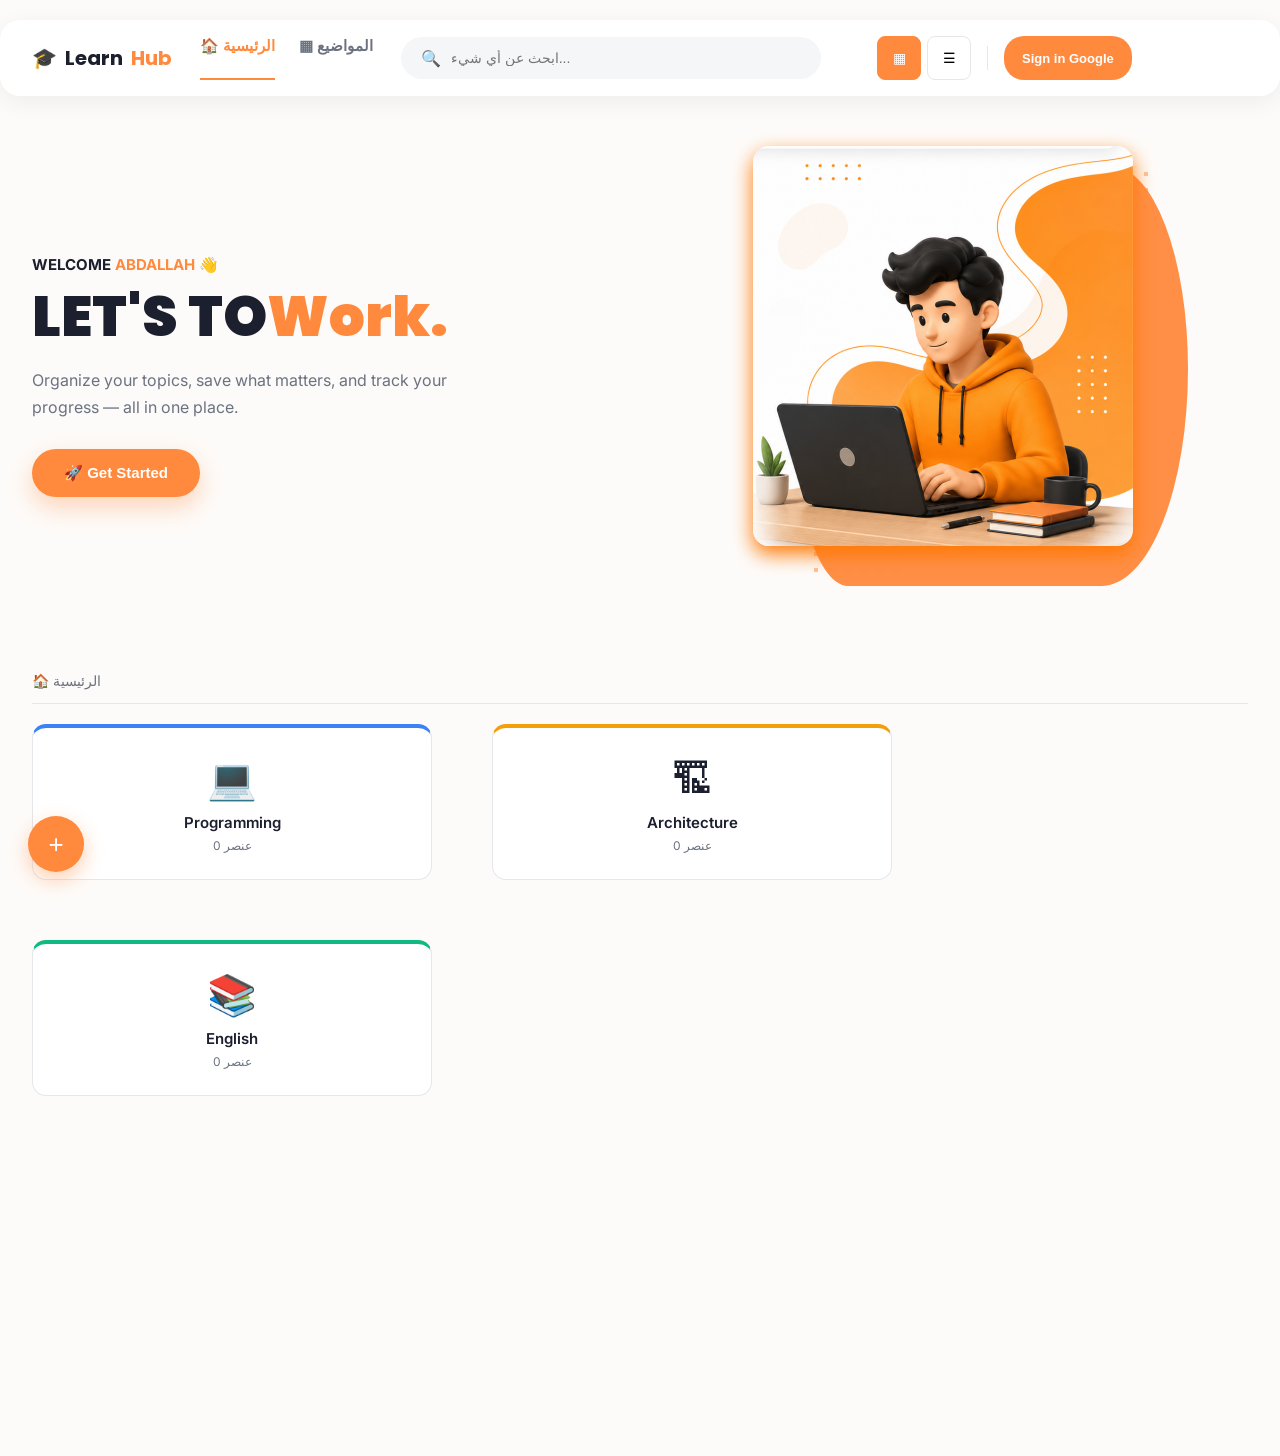
==== index.html @ 210358d7 "Add files via upload" ====
<!DOCTYPE html>
<html lang="ar" dir="ltr">
<head>
    <meta charset="UTF-8">
    <meta name="viewport" content="width=device-width, initial-scale=1.0">
    <title>LearnHub</title>
    <meta name="description" content="LearnHub - منصتك الشخصية لتنظيم مواضيعك، ملفاتك، وملاحظاتك في مكان واحد.">
    <meta name="theme-color" content="#FF8A3D">
    <link rel="icon" type="image/x-icon" href="favicon.ico.png">
    <link rel="shortcut icon" href="favicon.ico">
    <link rel="preconnect" href="https://fonts.googleapis.com">
    <link rel="preconnect" href="https://fonts.gstatic.com" crossorigin>
    <link href="https://fonts.googleapis.com/css2?family=Inter:wght@400;500;600;700&family=Poppins:wght@600;700;800;900&display=swap" rel="stylesheet">
    <link rel="stylesheet" href="style.css">
</head>
<body>

  <!-- ===== Navbar موحّد - ظاهر دايمًا في كل الصفحات ===== -->
  <nav class="navbar container">
    <div class="logo"><span class="cap">🎓</span>Learn<span class="hub">Hub</span></div>
    <div class="nav-links">
  <a href="#" class="active" id="homeLink">🏠 الرئيسية</a>
  <a href="#">▦ المواضيع</a>
    </div>
    <div class="search">
      <span>🔍</span>
      <input type="text" id="searchInput" placeholder="ابحث عن أي شيء...">
    </div>
    <div> </div>
    <div class="nav-right">
      <div class="view-toggle">
        <button id="gridBtn" class="active">▦</button>
        <button id="listBtn">☰</button>
      </div>
      <span class="divider"></span>
      <div id="authArea" class="auth-area">
  <button id="loginBtn" class="btn-login" > Sign in   Google  </button>

  <div id="userInfo" class="user-info hidden">
    <img id="userPhoto" class="user-photo" src="" alt="">
    <span id="userName" class="user-name"></span>
    <button id="logoutBtn" class="btn-logout" title="تسجيل الخروج">⏻</button>
  </div>
</div>
    </div>
  </nav>

  <!-- ===== Hero - يظهر بس في الرئيسية ===== -->
  <section class="hero container" id="heroSection">
    <div class="hero-text">
      <p class="welcome">   WELCOME   <span class="name">ABDALLAH </span> 👋</p>
      <h1 class="headline">   LET'S TO<span class="accent">Work.</span></h1>
      <p class="subtitle"> Organize your topics, save what matters, and track your progress — all in one place.</p>
      <div class="cta-row">
        <button class="btn-primary" id="getStartedBtn">🚀 Get Started</button>
      </div>
    </div>

    <div class="hero-art">
      <div class="blob"></div>
      <div class="dots dots-top"></div>
      <div class="dots dots-bottom"></div>
      <div class="character-slot">
        <img src="hero-character.png" alt="Character" onerror="this.style.display='none'; this.nextElementSibling.style.display='flex';">
        <div class="character-placeholder" style="display:none;">
          حط صورة الكاركتر هنا<br>باسم: hero-character.png
        </div>
      </div>
    </div>
  </section>

  <!-- ===== منطقة المحتوى - نفس الحاوية بنفس المسافات دايمًا ===== -->
  <div class="container app-area">
    <div class="breadcrumb" id="breadcrumb"></div>
    <main id="mainArea" class="grid-view"></main>
  </div>

  <!-- مساحة فاضية ثابتة آخر الصفحة -->
  <div class="page-end-spacer"></div>

  <button id="addBtn" class="fab">+</button>

  <!-- قائمة اضافة عنصر -->
  <div id="addMenu" class="popup-menu hidden">
    <button data-type="folder">📂 مجلد جديد</button>
    <button data-type="file">📄 ملف / PDF</button>
    <button data-type="video">🎥 فيديو</button>
    <button data-type="link">🔗 رابط</button>
    <button data-type="note">📝 ملاحظة</button>
  </div>

<div id="topicModal" class="modal hidden">
  <div class="modal-box">
    <h3>موضوع جديد</h3>
    <input type="text" id="topicNameInput" placeholder="اسم الموضوع">

    <p class="modal-label">اختر أيقونة مناسبة</p>
    <div class="icon-picker">
      <span data-icon="💻" class="selected">💻</span>
      <span data-icon="🏗">🏗</span>
      <span data-icon="📚">📚</span>
      <span data-icon="🎨">🎨</span>
      <span data-icon="🧠">🧠</span>
      <span data-icon="📈">📈</span>
      <span data-icon="🌐">🌐</span>
      <span data-icon="🔬">🔬</span>
      <span data-icon="⚖️">⚖️</span>
      <span data-icon="🎵">🎵</span>
      <span data-icon="📷">📷</span>
      <span data-icon="📁">📁</span>
    </div>

    <p class="modal-label">اختر لون</p>
    <div class="color-picker">
      <span data-color="#FF8A3D" style="background:#FF8A3D"></span>
      <span data-color="#3b82f6" style="background:#3b82f6"></span>
      <span data-color="#10b981" style="background:#10b981"></span>
      <span data-color="#ef4444" style="background:#ef4444"></span>
      <span data-color="#8b5cf6" style="background:#8b5cf6"></span>
    </div>
    <div class="modal-actions">
      <button id="topicCancel">إلغاء</button>
      <button id="topicSave">إنشاء</button>
    </div>
  </div>
</div>
<div id="itemModal" class="modal hidden">

  <div class="modal-box">
    <h3 id="itemModalTitle">عنصر جديد</h3>
    <input type="text" id="itemNameInput" placeholder="الاسم">
    <input type="text" id="itemLinkInput" placeholder="رابط (اختياري)" class="hidden">

  <div id="fileInputWrapper" class="hidden">
  <label for="itemFileInput" class="file-drop-label">
    📁 اضغط هنا لاختيار ملف من جهازك
  </label>
  <input type="file" id="itemFileInput">
  <p id="fileNamePreview" class="file-name-preview"></p>

  <div id="uploadProgressWrapper" class="upload-progress-wrapper hidden">
    <div id="uploadProgressBar" class="upload-progress-bar"></div>
  </div>
  <p id="uploadProgressText" class="upload-progress-text"></p>
</div>

    <div class="modal-actions">
      <button id="itemCancel">إلغاء</button>
      <button id="itemSave">إضافة</button>
    </div>
  </div>
</div>
 
 <div id="contextMenu" class="popup-menu hidden">
  <button id="ctxRename">✏️ إعادة تسمية</button>
  <button id="ctxDuplicate">📑 تكرار</button>
  <button id="ctxFavorite">⭐ تفضيل</button>
  <button id="ctxDelete" class="danger">🗑 حذف</button>
</div>

<!-- نافذة معاينة الملفات -->
<div id="previewModal" class="preview-modal hidden">
  <div class="preview-header">
    <span id="previewTitle" class="preview-title"></span>
   <div class="preview-actions">
  <button id="previewOpenBtn" class="preview-btn">⤢ فتح كامل</button>
  <button id="previewDownloadBtn" class="preview-btn">⬇ تحميل</button>
  <button id="previewCloseBtn" class="preview-btn">✕ إغلاق</button>
</div>
  </div>
  <div id="previewBody" class="preview-body"></div>
</div>

<script type="module" src="firebase-init.js"></script>
<script src="cloudinary-init.js"></script>
<script src="script.js" defer></script>
 
</body>
</html>
---- style.css ----
:root{
  --orange:#FF8A3D;
  --orange-dark:#F27620;
  --navy:#1B1F2E;
  --gray:#6B7280;
  --border:#E5E7EB;
  --card:#FFFFFF;
  --bg:#FDFBF9;
  --danger:#ef4444;
}

*{box-sizing:border-box; margin:0; padding:0;}

html {
  -webkit-text-size-adjust: 100%;
  -ms-text-size-adjust: 100%;
  text-size-adjust: 100%;
  touch-action: manipulation;
  scroll-behavior: smooth;
}

body{
  font-family:'Inter', sans-serif;
  background:var(--bg);
  color:var(--navy);
  overflow-x: hidden;
  -webkit-overflow-scrolling: touch;
}

/* Prevent zoom on input focus (iOS Safari) */
input, textarea, select {
  font-size: 16px;
}

/* Better tap targets on mobile */
button, a, [role="button"] {
  min-height: 44px;
  min-width: 44px;
}

/* Remove tap highlight on mobile */
* {
  -webkit-tap-highlight-color: transparent;
}

/* ===== حاوية موحدة لكل الصفحة ===== */
.container{
  max-width:1400px;
  margin:0 auto;
  padding:0 32px;
}

/* ===== NAVBAR ===== */
.navbar{
  display:flex; align-items:center; gap:28px;
  background:#fff;
  padding:16px 32px;
  border-radius:20px;
  margin-top:20px;
  box-shadow:0 6px 24px rgba(20,20,43,0.06);
  max-width:1400px;
}
.logo{
  display:flex; align-items:center; gap:8px;
  font-family:'Poppins', sans-serif; font-size:20px; font-weight:700;
  white-space:nowrap;
}
.logo .hub{color:var(--orange);}
.nav-links{display:flex; gap:24px; flex-shrink:0;}
.nav-links a{
  text-decoration:none; font-size:15px; font-weight:600; color:var(--gray);
  padding-bottom:6px; border-bottom:2.5px solid transparent;
}
.nav-links a.active{color:var(--orange); border-bottom-color:var(--orange);}

.search{
  flex:1; display:flex; align-items:center; gap:10px;
  background:#F5F6F8; border-radius:24px; padding:11px 20px; max-width:420px;
}
.search input{border:none; background:transparent; outline:none; width:100%; font-size:14px;}

.nav-right{display:flex; align-items:center; gap:16px; flex-shrink:0;}
.view-toggle{display:flex; gap:6px;}
.view-toggle button{
  border:1px solid var(--border); background:#fff; padding:6px 10px;
  cursor:pointer; border-radius:8px; font-size:14px;
}
.view-toggle button.active{background:var(--orange); color:#fff; border-color:var(--orange);}
.divider{width:1px; height:24px; background:var(--border);}
.avatar{
  width:36px; height:36px; border-radius:50%; background:var(--orange); color:#fff;
  display:flex; align-items:center; justify-content:center; font-size:16px; cursor:pointer;
}

/* ===== HERO ===== */
.hero{
  position:relative; display:flex; align-items:center; justify-content:space-between;
  padding:70px 32px 60px; overflow:visible; min-height:480px;
}
.hero.hidden{display:none;}
.hero-text{max-width:520px; z-index:2;}
.welcome{font-size:15px; font-weight:700; margin-bottom:14px;}
.welcome .name{color:var(--orange);}
.headline{
  font-family:'Poppins', sans-serif; font-weight:900; font-size:56px;
  line-height:1.05; margin-bottom:20px;
}
.headline .accent{color:var(--orange);}
.subtitle{color:var(--gray); font-size:16px; line-height:1.7; max-width:420px; margin-bottom:28px;}
.btn-primary{
  background:var(--orange); color:#fff; border:none; font-weight:700; font-size:15px;
  padding:15px 32px; border-radius:30px; cursor:pointer;
  box-shadow:0 10px 24px rgba(255,138,61,.35);
}
.btn-primary:hover{background:var(--orange-dark);}

.hero-art{position:relative; width:420px; height:420px; flex-shrink:0;}
.blob{
  position:absolute; top:0px; left:-40px; width:400px; height:420px;
  background:var(--orange); opacity:.95;
  border-radius:142% 58% 65% 45% / 145% 145% 155% 155%; z-index:0;
}
.dots{
  position:absolute; background-image:radial-gradient(var(--orange) 2.2px, transparent 2.2px);
  background-size:16px 16px; opacity:.5; z-index:1;
}
.dots-top{width:90px; height:56px; top:0; right:100px;}
.dots-bottom{width:90px; height:110px; bottom:10px; left:-20px;}
.character-slot{
  position:relative; z-index:2; width:380px; height:380px; margin:auto;
  display:flex; align-items:flex-end; justify-content:center;
}
.character-slot img{
  width:100%; height:auto; object-fit:contain;   
  border-radius:16px; box-shadow:0 8px 20px rgba(255, 119, 0, 0.992); margin-right:190px;
}
.character-placeholder{
  width:100%; height:100%; border:2px dashed #D1D5DB; border-radius:16px;
  display:flex; align-items:center; justify-content:center;
  color:#9AA0AC; font-size:13px; text-align:center; padding:20px;
  background:rgba(255,255,255,.5);
}

/* ===== APP AREA ===== */
.app-area{padding-top:12px;}
.breadcrumb{
  padding:14px 0; font-size:14px; color:var(--gray);
  border-bottom:1px solid var(--border); margin-bottom:20px;
}
.breadcrumb span{cursor:pointer;}
.breadcrumb span:hover{color:var(--orange); text-decoration:underline;}

#mainArea.grid-view{
  display:grid; grid-template-columns:repeat(auto-fill,minmax(230px,400px)); gap:60px;
  min-height:300px;  
}
#mainArea.list-view{display:flex; flex-direction:column; gap:12px; min-height:200px;}
#mainArea.list-view .item-card{
  display:flex; align-items:center; gap:12px; padding:20px 16px; text-align:right;
}

.item-card{
  background:var(--card); border:1px solid var(--border); border-radius:14px;
  padding:26px 16px; text-align:center; cursor:pointer; user-select:none;
  transition:.15s;
  position: relative;
}
.item-card:hover{border-color:var(--orange); transform:translateY(-2px); box-shadow:0 8px 20px rgba(0,0,0,.06);}
.item-card .icon{font-size:40px; display:block; margin-bottom:10px;}
.item-card .name{font-size:15px; font-weight:600; word-break:break-word;}
.item-card .meta{font-size:12px; color:var(--gray); margin-top:6px;}
.item-card.drag-over{outline:2px dashed var(--orange);}
.topic-card{border-top:4px solid var(--orange);}

/* ===== DOWNLOAD BUTTON ===== */
.download-icon-btn{
  position:absolute; top:8px; left:8px;
  width:28px; height:28px; border-radius:50%;
  background:#fff; border:1px solid var(--border);
  font-size:13px; cursor:pointer; z-index:5;
  display:flex; align-items:center; justify-content:center;
  opacity:0; transition:.15s;
}
.item-card:hover .download-icon-btn{ opacity:1; }
.download-icon-btn:hover{ background:var(--orange); color:#fff; border-color:var(--orange); } 

/* ===== CARD MEDIA ===== */
.card-media{
  width:100%; height:120px; border-radius:10px; overflow:hidden;
  margin-bottom:10px; background:var(--bg);
}
.card-media img, .card-media video{
  width:100%; height:100%; object-fit:cover;
}

/* ===== PAGE END SPACER ===== */
.page-end-spacer{
  height:40vh;
  min-height:60px;
}

/* ===== FAB ===== */
.fab{
  position:fixed; bottom:28px; left:28px; width:56px; height:56px; border-radius:50%;
  background:var(--orange); color:#fff; font-size:26px; border:none; cursor:pointer;
  box-shadow:0 8px 20px rgba(255,138,61,.4); z-index:50;
}

/* ===== FILE DROP ===== */
.file-drop-label{
  display:block; text-align:center; padding:18px;
  border:2px dashed var(--border); border-radius:12px;
  cursor:pointer; color:var(--gray); font-size:14px; margin-bottom:10px;
  transition:.15s;
}
.file-drop-label:hover{border-color:var(--orange); color:var(--orange);}
#itemFileInput{display:none;}
.file-name-preview{
  font-size:13px; color:var(--navy); font-weight:600; margin-bottom:10px; text-align:center;
}

/* ===== POPUP MENU ===== */
.popup-menu{
  position:fixed; background:var(--card); border:1px solid var(--border); border-radius:12px;
  box-shadow:0 8px 24px rgba(0,0,0,.15); display:flex; flex-direction:column;
  min-width:190px; z-index:100; overflow:hidden;
}
.popup-menu button{border:none; background:none; padding:11px 16px; text-align:right; cursor:pointer; font-size:14px;}
.popup-menu button:hover{background:#F5F6F8;}
.popup-menu button.danger{color:var(--danger);}

/* ===== MODALS ===== */
.modal{
  position:fixed; inset:0; background:rgba(0,0,0,.4);
  display:flex; align-items:center; justify-content:center; z-index:200;
}
.modal-box{background:var(--card); padding:26px; border-radius:16px; width:320px; max-width: 90%;}
.modal-box h3{margin-bottom:16px; font-family:'Poppins',sans-serif;}
.modal-box input{
  width:100%; padding:10px 12px; margin-bottom:12px;
  border:1px solid var(--border); border-radius:10px;
}
.color-picker{display:flex; gap:10px; margin-bottom:16px;}
.color-picker span{width:26px; height:26px; border-radius:50%; cursor:pointer; display:inline-block; border:2px solid transparent;}
.color-picker span.selected{border-color:var(--navy);}
.modal-actions{display:flex; justify-content:flex-end; gap:10px;}
.modal-actions button{padding:9px 18px; border-radius:10px; border:1px solid var(--border); background:#F5F6F8; cursor:pointer;}
#topicSave, #itemSave{background:var(--orange); color:#fff; border-color:var(--orange);}

/* ===== PREVIEW MODAL ===== */
.preview-modal{
  position:fixed; inset:0; background:rgba(15,15,20,.92);
  z-index:300; display:flex; flex-direction:column;
}
.preview-header{
  display:flex; align-items:center; justify-content:space-between;
  padding:16px 24px; background:rgba(255,255,255,.05);
  flex-wrap: wrap;
  gap: 10px;
}
.preview-title{color:#fff; font-weight:600; font-size:15px;}
.preview-actions{display:flex; gap:10px;}
.preview-btn{
  background:var(--orange); color:#fff; border:none;
  padding:8px 16px; border-radius:20px; cursor:pointer; font-size:13px; font-weight:600;
}
.preview-btn:hover{background:var(--orange-dark);}
.preview-body{
  flex:1; display:flex; align-items:center; justify-content:center;
  overflow:auto; padding:20px;
}
.preview-body img{ max-width:90%; max-height:85vh; border-radius:8px; }
.preview-body iframe{ width:90%; height:85vh; border:none; border-radius:8px; background:#fff; }
.preview-body video{ max-width:90%; max-height:85vh; border-radius:8px; }

/* ===== MODAL LABELS ===== */
.modal-label{
  font-size:13px; color:var(--gray); margin-bottom:8px; margin-top:4px;
}
.icon-picker{
  display:flex; flex-wrap:wrap; gap:8px; margin-bottom:16px;
}
.icon-picker span{
  width:36px; height:36px; border-radius:10px;
  display:flex; align-items:center; justify-content:center;
  font-size:18px; cursor:pointer; border:2px solid var(--border);
  background:#F5F6F8; transition:.15s;
}
.icon-picker span:hover{border-color:var(--orange);}
.icon-picker span.selected{border-color:var(--orange); background:#FFF3E9;}

.hidden{display:none !important;}

/* ===== AUTH ===== */
.auth-area{display:flex; align-items:center;}
.btn-login{
  background:var(--orange); color:#fff; border:none;
  padding:9px 18px; border-radius:20px; font-size:13px; font-weight:600;
  cursor:pointer; white-space:nowrap;
}
.btn-login:hover{background:var(--orange-dark);}

.user-info{display:flex; align-items:center; gap:8px;}
.user-photo{
  width:34px; height:34px; border-radius:50%; object-fit:cover;
  border:2px solid var(--orange);
}
.user-name{font-size:14px; font-weight:600; color:var(--navy); white-space:nowrap;}
.btn-logout{
  background:none; border:1px solid var(--border); border-radius:50%;
  width:30px; height:30px; cursor:pointer; font-size:14px; color:var(--gray);
}
.btn-logout:hover{border-color:var(--danger); color:var(--danger);}

/* ===== UPLOAD PROGRESS ===== */
.upload-progress-wrapper{
  width:100%; height:8px; background:#F0F0F0; border-radius:10px;
  overflow:hidden; margin-top:8px;
}
.upload-progress-bar{
  height:100%; width:0%; background:var(--orange); transition:width .2s;
}
.upload-progress-text{
  font-size:12px; color:var(--gray); text-align:center; margin-top:6px;
}

/* ============================================
   TABLET (max-width: 1024px)
   ============================================ */
@media (max-width: 1024px) {
  .container {
    padding: 0 24px;
  }

  .navbar {
    padding: 14px 24px;
    gap: 20px;
  }

  .hero {
    padding: 50px 24px 40px;
  }

  .headline {
    font-size: 42px;
  }

  .hero-art {
    width: 340px;
    height: 340px;
  }

  .blob {
    width: 320px;
    height: 340px;
  }

  .character-slot {
    width: 300px;
    height: 300px;
  }

  #mainArea.grid-view {
    grid-template-columns: repeat(auto-fill, minmax(200px, 1fr));
    gap: 20px;
  }
}

/* ============================================
   MOBILE (max-width: 768px)
   ============================================ */
@media (max-width: 768px) {

  .container {
    padding: 0 16px !important;
    max-width: 100% !important;
  }

  /* ===== NAVBAR ===== */
  .navbar {
    flex-wrap: nowrap !important;
    gap: 8px !important;
    padding: 10px 14px !important;
    margin-top: 8px !important;
    border-radius: 14px !important;
    overflow: hidden;
  }

  .logo {
    font-size: 15px !important;
    gap: 4px !important;
  }

  .logo .cap {
    font-size: 16px !important;
  }

  .nav-links {
    display: none !important;
  }

  .search {
    flex: 1 !important;
    padding: 8px 12px !important;
    max-width: 140px !important;
    min-width: 90px !important;
    order: 0 !important;
    border-radius: 20px !important;
  }

  .search input {
    font-size: 14px !important;
  }

  .search span {
    font-size: 14px !important;
  }

  .nav-right {
    gap: 6px !important;
  }

  .view-toggle {
    display: none !important;
  }

  .divider {
    display: none !important;
  }

  .btn-login {
    padding: 6px 12px !important;
    font-size: 11px !important;
    border-radius: 16px !important;
  }

  .user-info {
    gap: 4px !important;
  }

  .user-photo {
    width: 28px !important;
    height: 28px !important;
  }

  .user-name {
    display: none !important;
  }

  .btn-logout {
    width: 26px !important;
    height: 26px !important;
    font-size: 12px !important;
  }

  /* ===== HERO ===== */
  .hero {
    flex-direction: column !important;
    text-align: center !important;
    padding: 24px 16px 32px !important;
    min-height: auto !important;
  }

  .hero-text {
    max-width: 100% !important;
    order: 2 !important;
  }

  .welcome {
    font-size: 13px !important;
    margin-bottom: 8px !important;
  }

  .headline {
    font-size: 30px !important;
    line-height: 1.1 !important;
    margin-bottom: 10px !important;
  }

  .subtitle {
    font-size: 14px !important;
    max-width: 100% !important;
    margin-bottom: 16px !important;
  }

  .btn-primary {
    padding: 12px 24px !important;
    font-size: 14px !important;
  }

  .hero-art {
    width: 100% !important;
    height: 220px !important;
    order: 1 !important;
    margin-bottom: 16px !important;
  }

  .blob {
    width: 200px !important;
    height: 200px !important;
    left: 50% !important;
    top: 50% !important;
    transform: translate(-50%, -50%) !important;
  }

  .dots-top {
    width: 50px !important;
    height: 36px !important;
    right: 20px !important;
    top: 10px !important;
  }

  .dots-bottom {
    width: 50px !important;
    height: 70px !important;
    left: 10px !important;
    bottom: 10px !important;
  }

  .character-slot {
    width: 180px !important;
    height: 180px !important;
  }

  .character-slot img {
    width: 100% !important;
    margin: 0 auto !important;
    border-radius: 12px !important;
    box-shadow: 0 4px 12px rgba(255, 119, 0, 0.5) !important;
  }

  /* ===== APP AREA ===== */
  .app-area {
    padding-top: 8px !important;
  }

  .breadcrumb {
    padding: 10px 0 !important;
    font-size: 13px !important;
    margin-bottom: 12px !important;
  }

  /* ===== GRID ===== */
  #mainArea.grid-view {
    grid-template-columns: repeat(2, 1fr) !important;
    gap: 12px !important;
    min-height: 200px !important;
  }

  /* ===== LIST ===== */
  #mainArea.list-view {
    gap: 10px !important;
  }

  #mainArea.list-view .item-card {
    padding: 14px 12px !important;
    gap: 10px !important;
  }

  /* ===== ITEM CARDS ===== */
  .item-card {
    padding: 16px 10px !important;
    border-radius: 12px !important;
  }

  .item-card .icon {
    font-size: 28px !important;
    margin-bottom: 6px !important;
  }

  .item-card .name {
    font-size: 13px !important;
  }

  .item-card .meta {
    font-size: 11px !important;
    margin-top: 4px !important;
  }

  .topic-card {
    border-top-width: 3px !important;
  }

  .download-icon-btn {
    width: 24px !important;
    height: 24px !important;
    font-size: 11px !important;
    top: 6px !important;
    left: 6px !important;
    opacity: 1 !important;
  }

  .card-media {
    height: 80px !important;
    margin-bottom: 6px !important;
  }

  /* ===== FAB ===== */
  .fab {
    width: 50px !important;
    height: 50px !important;
    font-size: 22px !important;
    bottom: 20px !important;
    left: 20px !important;
  }

  /* ===== POPUP MENU ===== */
  .popup-menu {
    min-width: 160px !important;
    border-radius: 10px !important;
  }

  .popup-menu button {
    padding: 10px 14px !important;
    font-size: 13px !important;
  }

  /* ===== MODALS ===== */
  .modal-box {
    width: 92% !important;
    max-width: 320px !important;
    padding: 20px !important;
    border-radius: 14px !important;
  }

  .modal-box h3 {
    font-size: 18px !important;
    margin-bottom: 12px !important;
  }

  .modal-box input {
    padding: 10px 12px !important;
    font-size: 16px !important;
    margin-bottom: 10px !important;
  }

  .color-picker span {
    width: 24px !important;
    height: 24px !important;
  }

  .icon-picker span {
    width: 32px !important;
    height: 32px !important;
    font-size: 16px !important;
  }

  .modal-actions button {
    padding: 8px 16px !important;
    font-size: 13px !important;
  }

  .file-drop-label {
    padding: 14px !important;
    font-size: 13px !important;
  }

  .file-name-preview {
    font-size: 12px !important;
  }

  /* ===== PREVIEW MODAL ===== */
  .preview-header {
    padding: 12px 16px !important;
  }

  .preview-title {
    font-size: 14px !important;
  }

  .preview-btn {
    padding: 6px 12px !important;
    font-size: 12px !important;
  }

  .preview-body {
    padding: 12px !important;
  }

  .preview-body img,
  .preview-body video {
    max-width: 100% !important;
    max-height: 70vh !important;
  }

  .preview-body iframe {
    width: 100% !important;
    height: 70vh !important;
  }

  /* ===== PAGE SPACER ===== */
  .page-end-spacer {
    height: 20vh !important;
    min-height: 40px !important;
  }

  /* ===== CONTEXT MENU ===== */
  #contextMenu {
    min-width: 150px !important;
  }

  #contextMenu button {
    padding: 10px 14px !important;
    font-size: 13px !important;
  }
}

/* ============================================
   SMALL PHONES (max-width: 380px)
   ============================================ */
@media (max-width: 380px) {

  .container {
    padding: 0 12px !important;
  }

  .navbar {
    padding: 8px 10px !important;
    gap: 4px !important;
    border-radius: 12px !important;
  }

  .logo {
    font-size: 13px !important;
  }

  .search {
    padding: 6px 8px !important;
    max-width: 100px !important;
    border-radius: 16px !important;
  }

  .search input {
    font-size: 12px !important;
  }

  .btn-login {
    padding: 5px 8px !important;
    font-size: 10px !important;
  }

  .headline {
    font-size: 24px !important;
  }

  .hero-art {
    height: 180px !important;
  }

  .blob {
    width: 160px !important;
    height: 160px !important;
  }

  .character-slot {
    width: 140px !important;
    height: 140px !important;
  }

  #mainArea.grid-view {
    grid-template-columns: repeat(2, 1fr) !important;
    gap: 8px !important;
  }

  .item-card {
    padding: 12px 6px !important;
    border-radius: 10px !important;
  }

  .item-card .icon {
    font-size: 22px !important;
  }

  .item-card .name {
    font-size: 11px !important;
  }

  .fab {
    width: 44px !important;
    height: 44px !important;
    font-size: 18px !important;
    bottom: 14px !important;
    left: 14px !important;
  }

  .modal-box {
    padding: 16px !important;
  }

  .modal-box h3 {
    font-size: 16px !important;
  }

  .icon-picker span {
    width: 28px !important;
    height: 28px !important;
    font-size: 14px !important;
  }
}

/* Fix for iOS Safari bottom bar */
@supports (-webkit-touch-callout: none) {
  .fab {
    bottom: 28px;
  }

  @media (max-width: 768px) {
    .fab {
      bottom: 24px !important;
      left: 24px !important;
    }
  }
}

/* Ensure images don't overflow */
img {
  max-width: 100%;
  height: auto;
}

/* Fix for modal scroll lock */
body.modal-open {
  overflow: hidden !important;
  position: fixed !important;
  width: 100% !important;
}
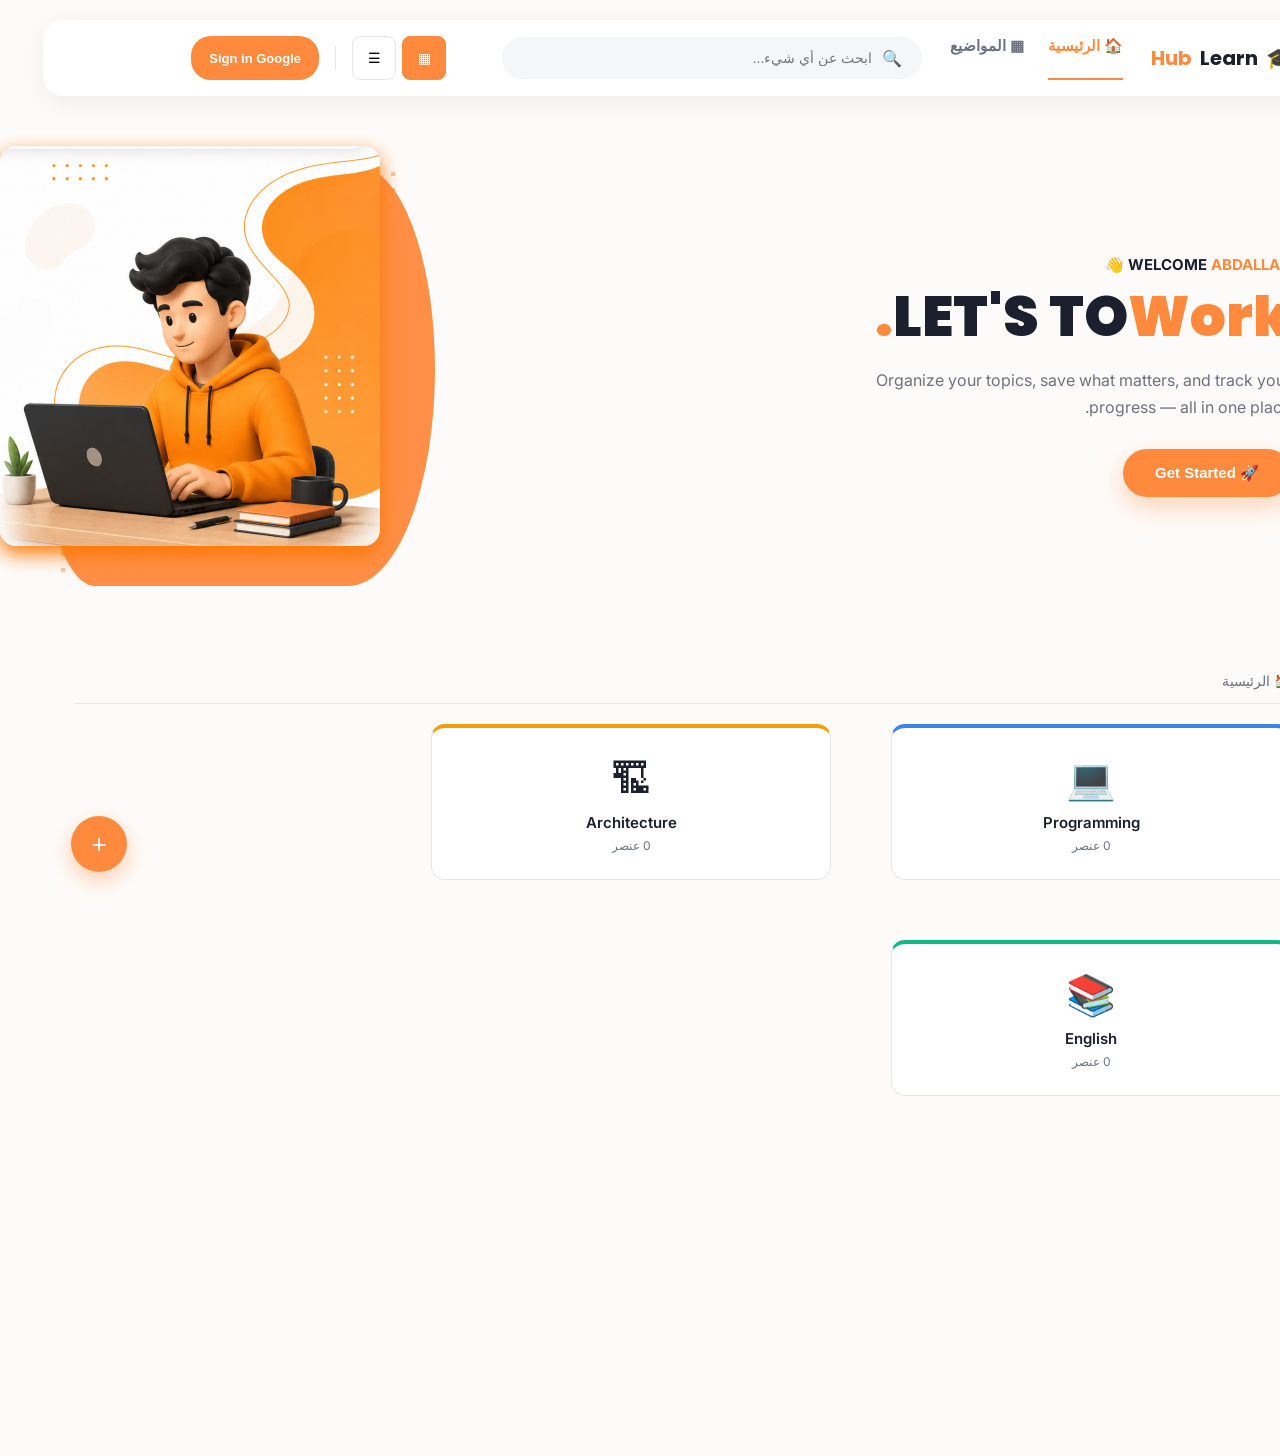
==== commit ad894b53: "Add files via upload" ====
--- a/index.html
+++ b/index.html
@@ -1,13 +1,29 @@
 <!DOCTYPE html>
-<html lang="ar" dir="ltr">
+<html lang="ar" dir="rtl">
 <head>
     <meta charset="UTF-8">
     <meta name="viewport" content="width=device-width, initial-scale=1.0">
-    <title>LearnHub</title>
-    <meta name="description" content="LearnHub - منصتك الشخصية لتنظيم مواضيعك، ملفاتك، وملاحظاتك في مكان واحد.">
+    <title>LearnHub | منصتك التعليمية الشخصية</title>
+    <meta name="description" content="LearnHub - منصتك التعليمية الشخصية لتنظيم مواضيعك وملفاتك وملاحظاتك ومتابعة تقدمك في مكان واحد.">
+    <meta name="keywords" content="LearnHub, Learnhub, تعلم, تعليم, تنظيم الدراسة, ملاحظات, ملفات تعليمية">
+    <meta name="author" content="LearnHub">
+    <meta name="robots" content="index, follow, max-image-preview:large">
+    <meta name="googlebot" content="index, follow">
+    <link rel="canonical" href="https://abdallah338338-ux.github.io/Learnhub-/">
+    <meta property="og:type" content="website">
+    <meta property="og:site_name" content="LearnHub">
+    <meta property="og:title" content="LearnHub | منصتك التعليمية الشخصية">
+    <meta property="og:description" content="نظّم مواضيعك وملفاتك وملاحظاتك وتابع تقدمك مع LearnHub.">
+    <meta property="og:url" content="https://abdallah338338-ux.github.io/Learnhub-/">
+    <meta property="og:image" content="https://abdallah338338-ux.github.io/Learnhub-/hero-character.png">
+    <meta property="og:locale" content="ar_EG">
+    <meta name="twitter:card" content="summary_large_image">
+    <meta name="twitter:title" content="LearnHub | منصتك التعليمية الشخصية">
+    <meta name="twitter:description" content="نظّم مواضيعك وملفاتك وملاحظاتك وتابع تقدمك مع LearnHub.">
+    <meta name="twitter:image" content="https://abdallah338338-ux.github.io/Learnhub-/hero-character.png">
     <meta name="theme-color" content="#FF8A3D">
     <link rel="icon" type="image/x-icon" href="favicon.ico.png">
-    <link rel="shortcut icon" href="favicon.ico">
+    <link rel="shortcut icon" href="favicon.ico.png">
     <link rel="preconnect" href="https://fonts.googleapis.com">
     <link rel="preconnect" href="https://fonts.gstatic.com" crossorigin>
     <link href="https://fonts.googleapis.com/css2?family=Inter:wght@400;500;600;700&family=Poppins:wght@600;700;800;900&display=swap" rel="stylesheet">
@@ -72,7 +88,7 @@
   <!-- ===== منطقة المحتوى - نفس الحاوية بنفس المسافات دايمًا ===== -->
   <div class="container app-area">
     <div class="breadcrumb" id="breadcrumb"></div>
-    <main id="mainArea" class="grid-view"></main>
+    <main id="mainArea" class="grid-view" aria-label="محتوى LearnHub"></main>
   </div>
 
   <!-- مساحة فاضية ثابتة آخر الصفحة -->
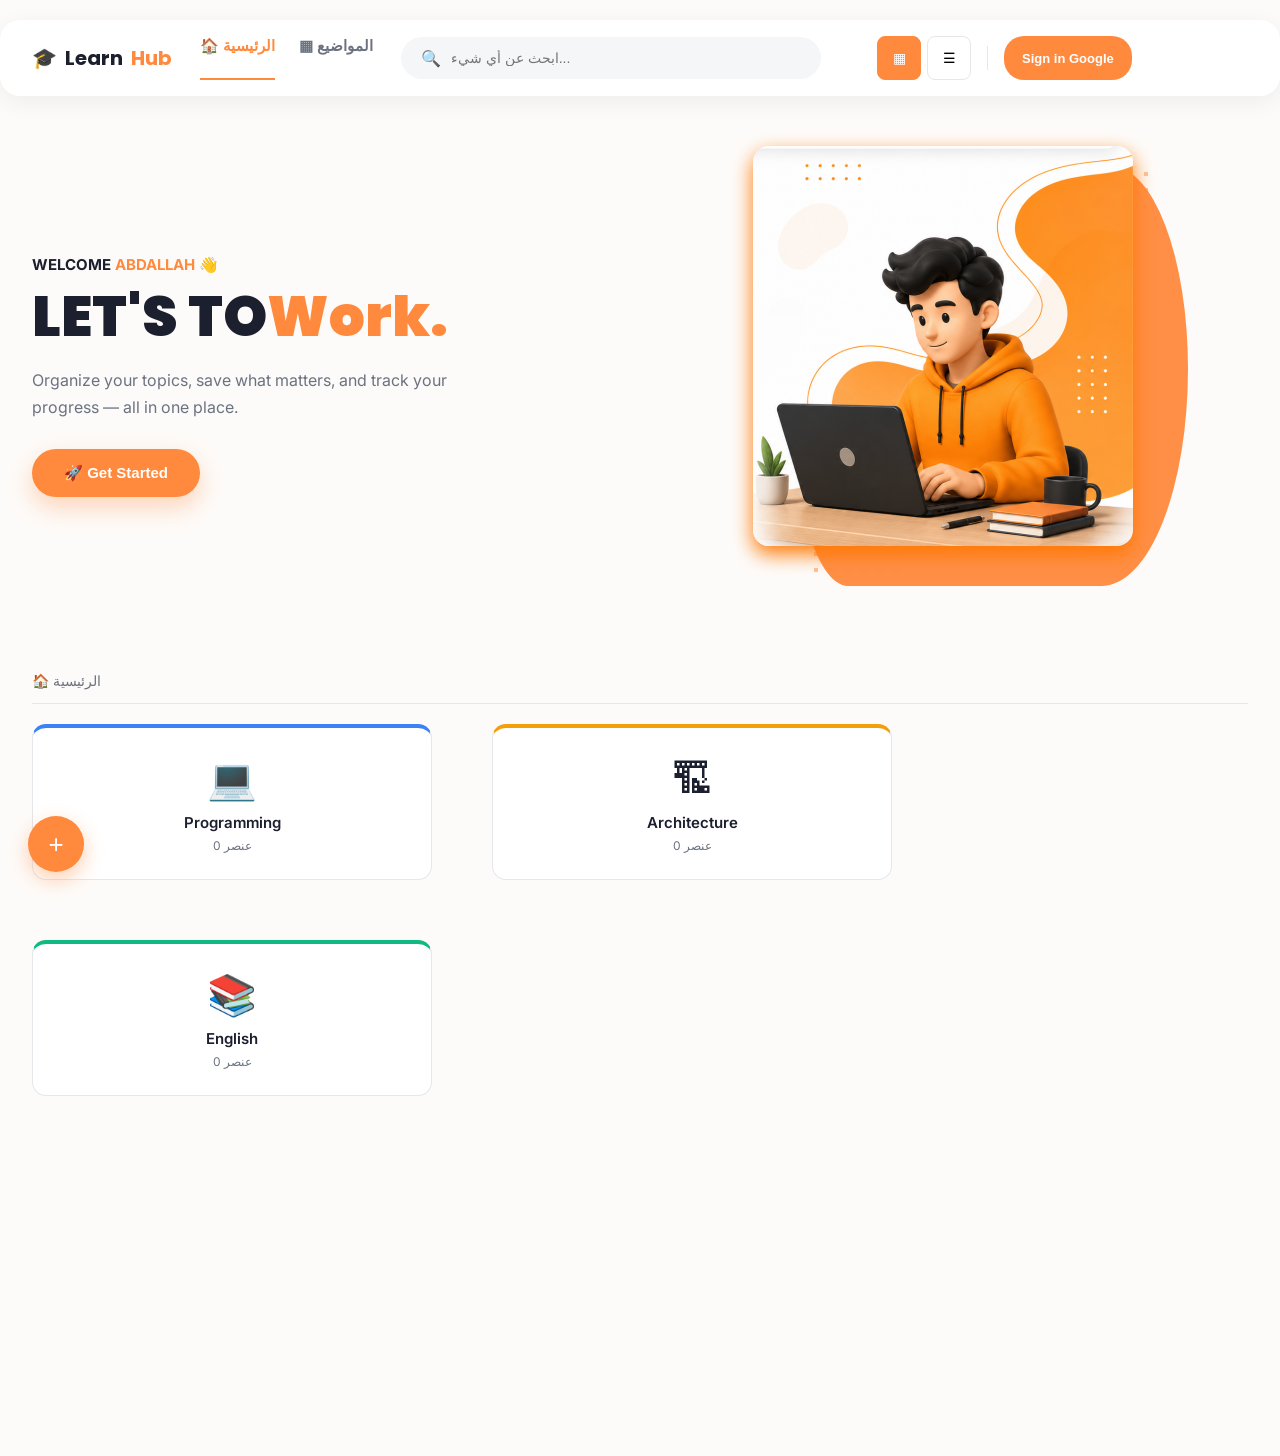
==== commit 3940777d: "Add files via upload" ====
--- a/index.html
+++ b/index.html
@@ -1,5 +1,5 @@
 <!DOCTYPE html>
-<html lang="ar" dir="rtl">
+<html lang="ar" dir="ltr">
 <head>
     <meta charset="UTF-8">
     <meta name="viewport" content="width=device-width, initial-scale=1.0">
